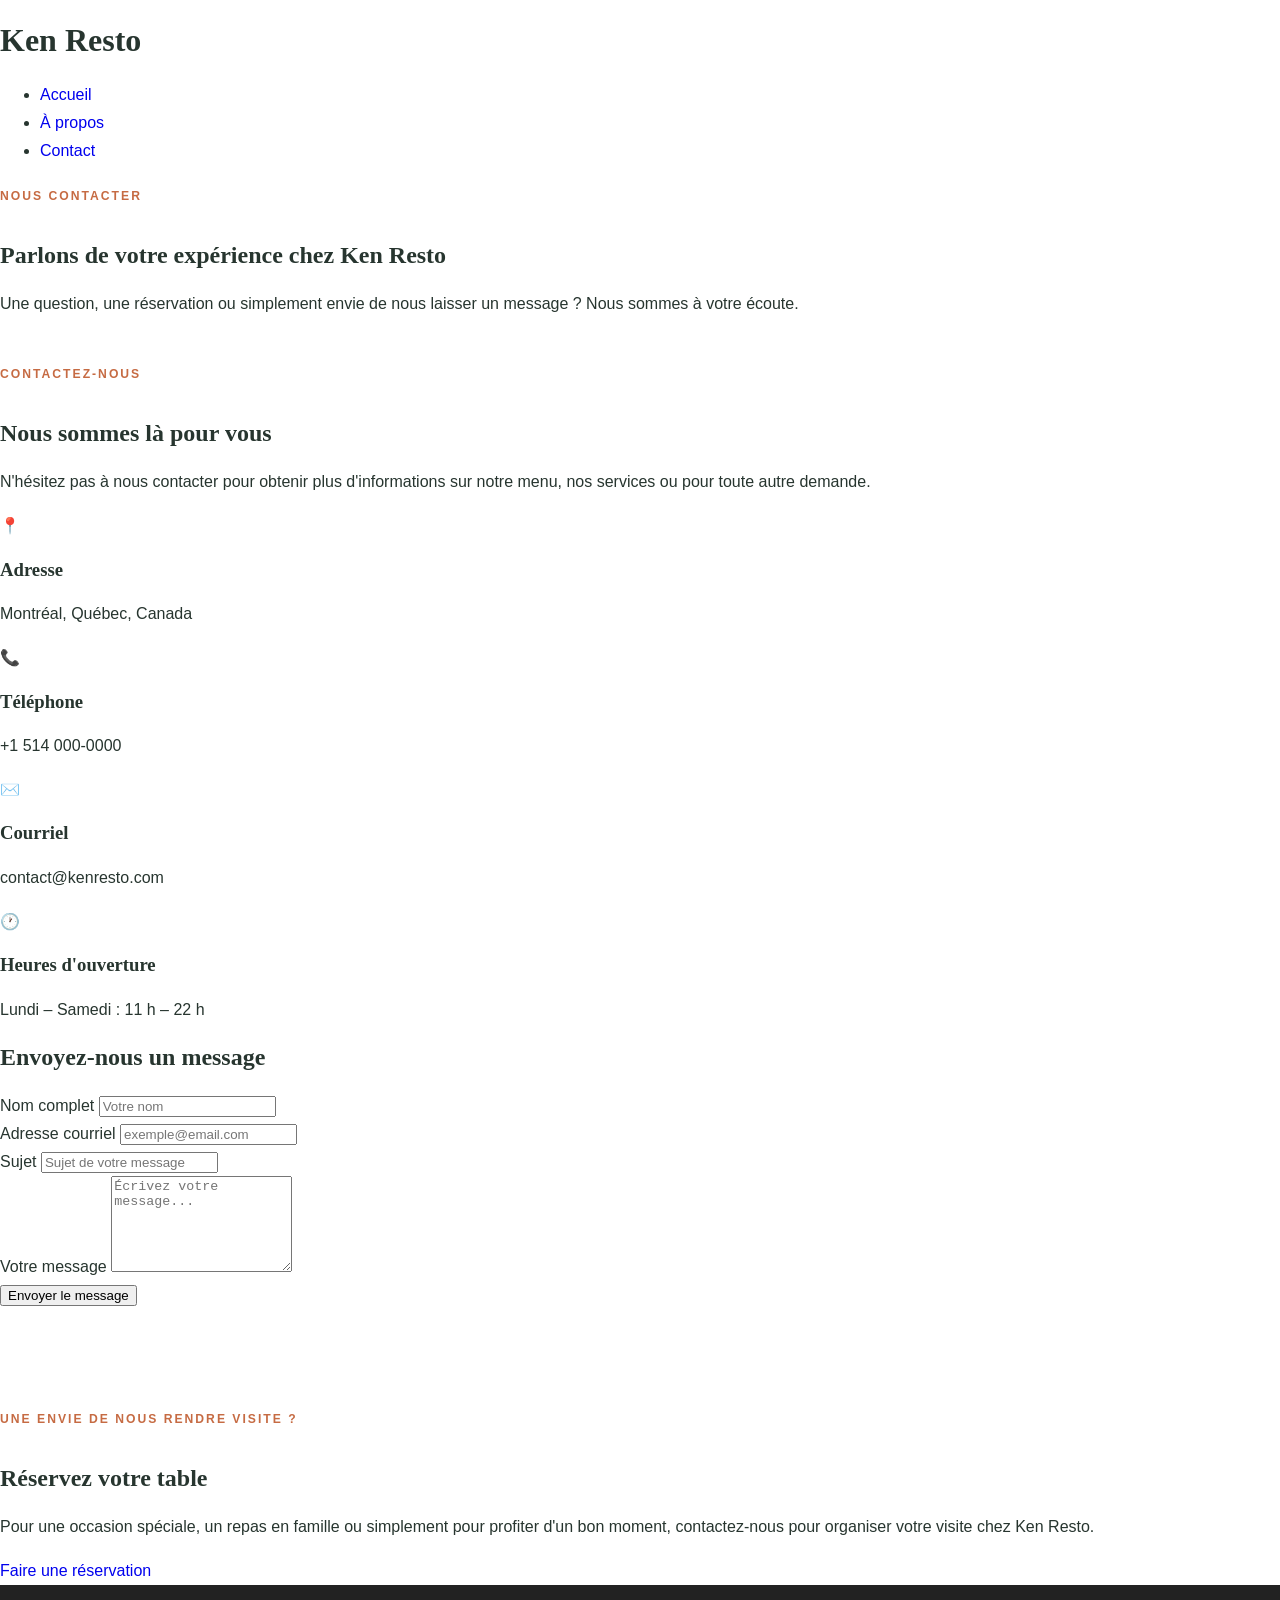
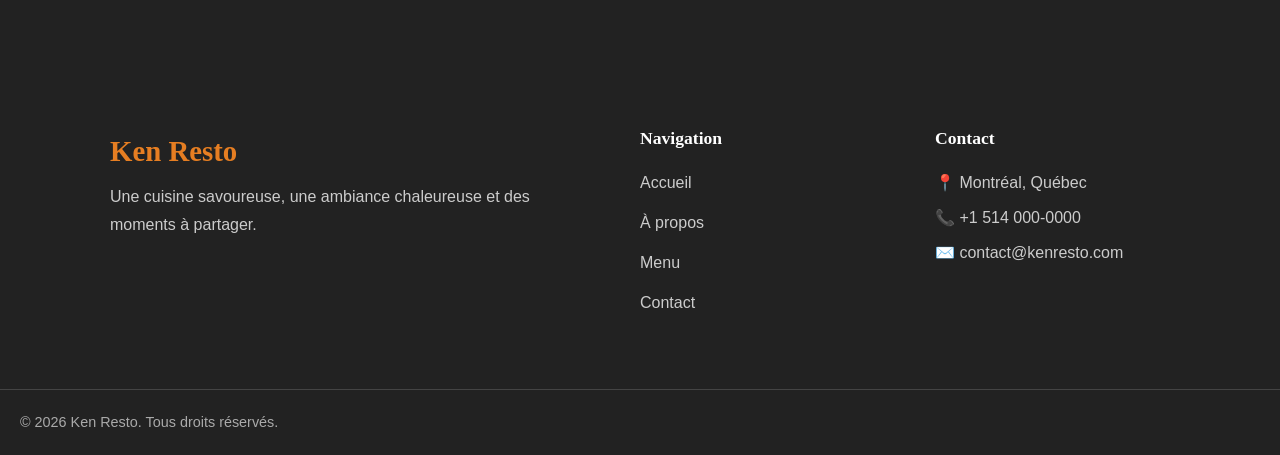
==== contact.html @ dadd79d5 "Page index et apropos" ====
<!DOCTYPE html>
<html lang="en">
<head>
    <meta charset="UTF-8">
    <meta name="viewport" content="width=device-width, initial-scale=1.0">
    <link rel="stylesheet" href="../css/style.css">
    <link rel="stylesheet" href="../css/footer.css">
    <title>Contact</title>
</head>
<body>
    <!-- En-tête -->
    <header>
      <h1>Ken Resto</h1>
      <nav>
        <ul>
          <li><a href="index.html">Accueil</a></li>
          <li><a href="apropos.html">À propos</a></li>
          <li><a href="contact.html">Contact</a></li>
        </ul>
      </nav>
    </header>

    <!-- Contenu principal -->
    <main class="contact-page">

        <!-- En-tête de la page -->
        <section class="contact-hero">

            <div class="contact-hero-content">

                <span class="section-label">NOUS CONTACTER</span>

                <h1>Parlons de votre expérience chez <span>Ken Resto</span></h1>

                <p>
                    Une question, une réservation ou simplement envie
                    de nous laisser un message ? Nous sommes à votre écoute.
                </p>

            </div>

        </section>


        <!-- Informations et formulaire -->
        <section class="contact-section">

            <div class="contact-container">

                <!-- Informations de contact -->
                <div class="contact-info">

                    <span class="section-label">CONTACTEZ-NOUS</span>

                    <h2>Nous sommes là pour vous</h2>

                    <p>
                        N'hésitez pas à nous contacter pour obtenir plus
                        d'informations sur notre menu, nos services ou
                        pour toute autre demande.
                    </p>


                    <div class="contact-details">

                        <div class="contact-item">

                            <div class="contact-icon">📍</div>

                            <div>
                                <h3>Adresse</h3>
                                <p>Montréal, Québec, Canada</p>
                            </div>

                        </div>


                        <div class="contact-item">

                            <div class="contact-icon">📞</div>

                            <div>
                                <h3>Téléphone</h3>
                                <p>+1 514 000-0000</p>
                            </div>

                        </div>


                        <div class="contact-item">

                            <div class="contact-icon">✉️</div>

                            <div>
                                <h3>Courriel</h3>
                                <p>contact@kenresto.com</p>
                            </div>

                        </div>


                        <div class="contact-item">

                            <div class="contact-icon">🕐</div>

                            <div>
                                <h3>Heures d'ouverture</h3>
                                <p>
                                    Lundi – Samedi : 11 h – 22 h
                                </p>
                            </div>

                        </div>

                    </div>

                </div>


                <!-- Formulaire -->
                <div class="contact-form-container">

                    <h2>Envoyez-nous un message</h2>

                    <form class="contact-form">

                        <div class="form-group">

                            <label for="name">Nom complet</label>

                            <input
                                type="text"
                                id="name"
                                name="name"
                                placeholder="Votre nom"
                                required
                            >

                        </div>


                        <div class="form-group">

                            <label for="email">Adresse courriel</label>

                            <input
                                type="email"
                                id="email"
                                name="email"
                                placeholder="exemple@email.com"
                                required
                            >

                        </div>


                        <div class="form-group">

                            <label for="subject">Sujet</label>

                            <input
                                type="text"
                                id="subject"
                                name="subject"
                                placeholder="Sujet de votre message"
                                required
                            >

                        </div>


                        <div class="form-group">

                            <label for="message">Votre message</label>

                            <textarea
                                id="message"
                                name="message"
                                rows="6"
                                placeholder="Écrivez votre message..."
                                required
                            ></textarea>

                        </div>


                        <button type="submit" class="contact-button">
                            Envoyer le message
                        </button>

                    </form>

                </div>

            </div>

        </section>


        <!-- Section réservation -->
        <section class="reservation-section">

            <div class="reservation-content">

                <span class="section-label">UNE ENVIE DE NOUS RENDRE VISITE ?</span>

                <h2>Réservez votre table</h2>

                <p>
                    Pour une occasion spéciale, un repas en famille ou simplement
                    pour profiter d'un bon moment, contactez-nous pour organiser
                    votre visite chez Ken Resto.
                </p>

                <a href="#" class="contact-button">
                    Faire une réservation
                </a>

            </div>

        </section>

    </main>



    <!-- Pied de page -->
    <footer class="site-footer">

    <div class="footer-container">

        <!-- Présentation -->
        <div class="footer-column">
            <h2>Ken Resto</h2>
            <p>
                Une cuisine savoureuse, une ambiance chaleureuse
                et des moments à partager.
            </p>
        </div>

        <!-- Navigation -->
        <div class="footer-column">
            <h3>Navigation</h3>
            <ul>
                <li><a href="#">Accueil</a></li>
                <li><a href="#">À propos</a></li>
                <li><a href="#">Menu</a></li>
                <li><a href="#">Contact</a></li>
            </ul>
        </div>

        <!-- Contact -->
        <div class="footer-column">
            <h3>Contact</h3>
            <p>📍 Montréal, Québec</p>
            <p>📞 +1 514 000-0000</p>
            <p>✉️ contact@kenresto.com</p>
        </div>

    </div>

    <!-- Copyright -->
    <div class="footer-bottom">
        <p>
            &copy; 2026 Ken Resto. Tous droits réservés.
        </p>
    </div>

</footer>
</body>
</html>
---- css/style.css ----
/* ========================================
   KEN RESTO — Bootstrap 5.3 Custom Theme
======================================== */

:root {
    --brand-dark: #183d32;
    --brand-green: #285b48;
    --brand-accent: #c66b43;
    --brand-cream: #faf7f0;
    --brand-light: #f2eee5;
    --brand-white: #ffffff;
    --text-main: #27352f;
    --text-muted: #6b756f;
    --border-color: #e8e3d9;
    --shadow-soft: 0 12px 35px rgba(24, 61, 50, 0.08);
    --radius-card: 18px;
}

* {
    box-sizing: border-box;
}

html {
    scroll-behavior: smooth;
    scroll-padding-top: 85px;
}

body {
    margin: 0;
    font-family: "DM Sans", sans-serif;
    color: var(--text-main);
    background: var(--brand-white);
    line-height: 1.75;
}

img {
    display: block;
    max-width: 100%;
}

a {
    text-decoration: none;
}

h1,
h2,
h3,
.navbar-brand,
.footer-brand {
    font-family: "Playfair Display", serif;
}

h1,
h2,
h3 {
    line-height: 1.2;
}

::selection {
    color: white;
    background: var(--brand-green);
}

/* ========================================
   NAVIGATION
======================================== */

.site-navbar {
    background: var(--brand-dark);
    padding: 15px 0;
    box-shadow: 0 3px 18px rgba(0, 0, 0, 0.08);
}

.navbar-brand,
.footer-brand {
    color: var(--brand-white);
    font-size: 1.8rem;
    font-weight: 700;
    letter-spacing: -1px;
}

.navbar-brand span,
.footer-brand span {
    color: #e5a27f;
}

.navbar-nav .nav-link {
    color: rgba(255, 255, 255, 0.82);
    font-size: 0.95rem;
    font-weight: 600;
    transition: color 0.2s ease;
}

.navbar-nav .nav-link:hover,
.navbar-nav .nav-link.active {
    color: #f0b28f;
}

.navbar-toggler {
    border-color: rgba(255, 255, 255, 0.45);
}

.navbar-toggler:focus {
    box-shadow: 0 0 0 0.2rem rgba(240, 178, 143, 0.35);
}

/* ========================================
   BUTTONS
======================================== */

.btn {
    border-radius: 8px;
    font-weight: 700;
    padding: 12px 23px;
    transition:
        background-color 0.2s ease,
        color 0.2s ease,
        transform 0.2s ease,
        border-color 0.2s ease;
}

.btn-brand {
    background: var(--brand-accent);
    color: white;
    border: 1px solid var(--brand-accent);
}

.btn-brand:hover {
    background: #a95330;
    border-color: #a95330;
    color: white;
    transform: translateY(-2px);
}

.btn-outline-brand {
    border: 1px solid var(--brand-green);
    color: var(--brand-green);
    background: transparent;
}

.btn-outline-brand:hover {
    background: var(--brand-green);
    color: white;
}

.btn-light {
    color: var(--brand-dark);
    font-weight: 700;
}

.btn-light:hover {
    background: var(--brand-light);
    color: var(--brand-dark);
    transform: translateY(-2px);
}

a:focus-visible,
button:focus-visible {
    outline: 3px solid #e5a27f;
    outline-offset: 4px;
}

/* ========================================
   SHARED SECTION STYLES
======================================== */

.section-padding {
    padding: 95px 0;
}

.section-soft {
    background: var(--brand-cream);
}

.section-label {
    display: inline-block;
    color: var(--brand-accent);
    font-size: 0.76rem;
    font-weight: 700;
    letter-spacing: 2px;
    line-height: 1.5;
    margin-bottom: 16px;
}

.section-title {
    color: var(--brand-dark);
    font-size: clamp(2rem, 3.5vw, 2.8rem);
    font-weight: 700;
    margin-bottom: 22px;
}

.section-text {
    max-width: 650px;
    color: var(--text-muted);
    font-size: 1rem;
    margin-bottom: 18px;
}

.section-heading {
    max-width: 720px;
    margin: 0 auto 35px;
}

/* ========================================
   HERO
======================================== */

.hero-section {
    padding: 90px 0 100px;
    background:
        radial-gradient(
            circle at 90% 10%,
            rgba(198, 107, 67, 0.09),
            transparent 35%
        ),
        var(--brand-cream);
    overflow: hidden;
}

.hero-title {
    color: var(--brand-dark);
    font-size: clamp(2.7rem, 5vw, 4.5rem);
    font-weight: 700;
    letter-spacing: -1.5px;
    margin-bottom: 24px;
}

.hero-title span {
    display: block;
    color: var(--brand-accent);
}

.hero-text {
    max-width: 540px;
    color: var(--text-muted);
    font-size: 1.08rem;
}

.hero-image-wrapper {
    position: relative;
    padding: 0 12px 18px 0;
}

.hero-image-wrapper::before {
    content: "";
    position: absolute;
    top: -15px;
    right: -5px;
    width: 48%;
    height: 45%;
    border: 2px solid var(--brand-accent);
    border-radius: 18px;
    z-index: 0;
}

.hero-image {
    position: relative;
    z-index: 1;
    width: 100%;
    height: 470px;
    object-fit: cover;
    border-radius: 18px;
    box-shadow: var(--shadow-soft);
}

.hero-image-badge {
    position: absolute;
    z-index: 2;
    bottom: 0;
    left: -20px;
    display: flex;
    align-items: center;
    gap: 14px;
    background: white;
    padding: 17px 22px;
    border-radius: 12px;
    box-shadow: var(--shadow-soft);
}

.hero-image-badge strong,
.hero-image-badge small {
    display: block;
}

.hero-image-badge strong {
    color: var(--brand-dark);
}

.hero-image-badge small {
    color: var(--text-muted);
    font-size: 0.8rem;
}

.badge-symbol {
    display: grid;
    place-items: center;
    width: 43px;
    height: 43px;
    border-radius: 50%;
    color: white;
    background: var(--brand-accent);
    font-size: 1.3rem;
}

.hero-note {
    color: var(--text-muted);
    font-size: 0.88rem;
}

.hero-note-icon {
    color: var(--brand-accent);
    margin-right: 7px;
}

/* ========================================
   INTRODUCTION
======================================== */

.intro-image-wrapper {
    position: relative;
    padding: 0 18px 18px 0;
}

.intro-image {
    position: relative;
    z-index: 1;
    width: 100%;
    height: 440px;
    object-fit: cover;
    border-radius: var(--radius-card);
}

.image-accent {
    position: absolute;
    bottom: 0;
    right: 0;
    width: 65%;
    height: 55%;
    border-radius: var(--radius-card);
    background: var(--brand-light);
}

.text-link {
    display: inline-block;
    margin-top: 12px;
    color: var(--brand-green);
    font-weight: 700;
}

.text-link span {
    display: inline-block;
    margin-left: 5px;
    transition: transform 0.2s ease;
}

.text-link:hover {
    color: var(--brand-accent);
}

.text-link:hover span {
    transform: translateX(5px);
}

/* ========================================
   SERVICES
======================================== */

.service-card {
    padding: 34px 28px;
    background: white;
    border: 1px solid var(--border-color);
    border-radius: var(--radius-card);
    transition:
        transform 0.25s ease,
        box-shadow 0.25s ease;
}

.service-card:hover {
    transform: translateY(-6px);
    box-shadow: var(--shadow-soft);
}

.service-icon {
    display: grid;
    place-items: center;
    width: 65px;
    height: 65px;
    margin-bottom: 25px;
    border-radius: 15px;
    background: var(--brand-light);
    font-size: 1.9rem;
}

.service-card h3 {
    color: var(--brand-dark);
    font-size: 1.4rem;
    font-weight: 700;
    margin-bottom: 14px;
}

.service-card p {
    color: var(--text-muted);
    margin-bottom: 0;
}

/* ========================================
   TESTIMONIALS
======================================== */

.testimonial-card {
    padding: 30px;
    background: white;
    border: 1px solid var(--border-color);
    border-radius: var(--radius-card);
    box-shadow: 0 6px 22px rgba(24, 61, 50, 0.035);
}

.stars {
    color: #d58a37;
    letter-spacing: 4px;
    margin-bottom: 18px;
}

.testimonial-card p {
    color: var(--text-muted);
    font-size: 1rem;
    font-style: italic;
    margin-bottom: 24px;
}

.testimonial-card h3 {
    color: var(--brand-dark);
    font-family: "DM Sans", sans-serif;
    font-size: 0.95rem;
    font-weight: 700;
    margin-bottom: 0;
}

/* ========================================
   CONTACT CALL TO ACTION
======================================== */

.contact-section {
    padding: 25px 0 95px;
}

.contact-panel {
    position: relative;
    overflow: hidden;
    padding: 70px 30px;
    border-radius: 22px;
    background:
        radial-gradient(
            circle at 100% 0,
            rgba(255, 255, 255, 0.10),
            transparent 35%
        ),
        var(--brand-dark);
}

.contact-panel .section-label {
    color: #f0b28f;
}

.contact-panel h2 {
    max-width: 700px;
    margin: 0 auto 20px;
    color: white;
    font-size: clamp(2rem, 4vw, 3rem);
    font-weight: 700;
}

.contact-panel p {
    max-width: 650px;
    margin: 0 auto 30px;
    color: rgba(255, 255, 255, 0.8);
}

/* ========================================
   GALLERY
======================================== */

.gallery-grid img {
    width: 100%;
    height: 250px;
    object-fit: cover;
    border-radius: 13px;
    transition: transform 0.3s ease;
}

.gallery-grid img:hover {
    transform: scale(1.025);
}

/* ========================================
   PROJECTS
======================================== */

.projects-section {
    background: var(--brand-cream);
}

/* ========================================
   FOOTER
======================================== */

.site-footer {
    padding-top: 65px;
    color: rgba(255, 255, 255, 0.78);
    background: #122f27;
}

.footer-main {
    padding-bottom: 45px;
}

.footer-brand {
    display: inline-block;
    margin-bottom: 16px;
}

.footer-description {
    max-width: 350px;
    margin-bottom: 0;
    color: rgba(255, 255, 255, 0.7);
}

.footer-heading {
    color: white;
    font-family: "DM Sans", sans-serif;
    font-size: 1rem;
    font-weight: 700;
    margin-bottom: 20px;
}

.footer-links {
    list-style: none;
    padding: 0;
    margin: 0;
}

.footer-links li {
    margin-bottom: 10px;
    overflow-wrap: anywhere;
}

.footer-links a {
    color: rgba(255, 255, 255, 0.72);
    transition: color 0.2s ease;
}

.footer-links a:hover {
    color: #f0b28f;
}

.footer-bottom {
    display: flex;
    justify-content: space-between;
    align-items: center;
    gap: 20px;
    padding: 22px 0;
    border-top: 1px solid rgba(255, 255, 255, 0.13);
    font-size: 0.88rem;
}

.footer-bottom a {
    color: #f0b28f;
    white-space: nowrap;
}

/* ========================================
   TABLETS
======================================== */

@media (max-width: 991.98px) {
    .section-padding {
        padding: 75px 0;
    }

    .hero-section {
        padding: 70px 0 80px;
    }

    .hero-image {
        height: 400px;
    }

    .intro-image {
        height: 380px;
    }

    .hero-image-badge {
        left: 10px;
    }

    .gallery-grid img {
        height: 230px;
    }
}

/* ========================================
   MOBILE
======================================== */

@media (max-width: 575.98px) {
    body {
        font-size: 0.96rem;
    }

    .site-navbar {
        padding: 11px 0;
    }

    .navbar-brand {
        font-size: 1.55rem;
    }

    .navbar-nav {
        padding-top: 12px;
        align-items: stretch !important;
    }

    .navbar-nav .nav-link {
        padding: 9px 0;
    }

    .navbar-nav .btn {
        display: inline-block;
        margin-bottom: 8px;
    }

    .section-padding {
        padding: 58px 0;
    }

    .section-label {
        font-size: 0.7rem;
        letter-spacing: 1.5px;
        margin-bottom: 12px;
    }

    .section-title {
        font-size: 2rem;
        margin-bottom: 18px;
    }

    .section-heading {
        margin-bottom: 25px;
    }

    .hero-section {
        padding: 55px 0 65px;
    }

    .hero-title {
        font-size: clamp(2.35rem, 10vw, 3.1rem);
        letter-spacing: -1px;
        margin-bottom: 20px;
    }

    .hero-text {
        font-size: 1rem;
    }

    .hero-section .btn {
        width: 100%;
    }

    .hero-image-wrapper {
        margin: 10px 5px 10px 0;
    }

    .hero-image {
        height: 300px;
    }

    .hero-image-badge {
        left: 8px;
        right: 8px;
        padding: 12px 15px;
    }

    .hero-image-badge strong {
        font-size: 0.92rem;
    }

    .hero-image-badge small {
        font-size: 0.75rem;
    }

    .intro-image {
        height: 300px;
    }

    .service-card {
        padding: 25px 23px;
    }

    .service-card h3 {
        font-size: 1.3rem;
    }

    .testimonial-card {
        padding: 25px;
    }

    .contact-section {
        padding: 0 0 60px;
    }

    .contact-panel {
        padding: 45px 22px;
        border-radius: 15px;
    }

    .contact-panel h2 {
        font-size: 2rem;
    }

    .contact-panel .btn {
        width: 100%;
    }

    .gallery-grid img {
        height: 155px;
        border-radius: 9px;
    }

    .footer-main {
        padding-bottom: 30px;
    }

    .site-footer {
        padding-top: 45px;
    }

    .footer-bottom {
        align-items: flex-start;
        flex-direction: column;
        gap: 8px;
        font-size: 0.82rem;
    }
}

/* Respect reduced-motion preferences */
@media (prefers-reduced-motion: reduce) {
    *,
    *::before,
    *::after {
        scroll-behavior: auto !important;
        animation-duration: 0.01ms !important;
        transition-duration: 0.01ms !important;
    }
}



/* ========================================
   PAGE À PROPOS — KEN RESTO
   Utilise les variables et composants
   partagés avec index.html
======================================== */

/* Hero de la page À propos */

.about-hero-section {
    padding: 85px 0 95px;
    background:
        radial-gradient(
            circle at 90% 10%,
            rgba(198, 107, 67, 0.09),
            transparent 35%
        ),
        var(--brand-cream);
    overflow: hidden;
}

.about-hero-image-wrapper {
    position: relative;
    padding: 0 12px 18px 0;
}

.about-hero-image-wrapper::before {
    content: "";
    position: absolute;
    top: -15px;
    right: -5px;
    width: 48%;
    height: 45%;
    border: 2px solid var(--brand-accent);
    border-radius: 18px;
}

.about-hero-image {
    position: relative;
    z-index: 1;
    width: 100%;
    height: 420px;
    object-fit: cover;
    border-radius: 18px;
    box-shadow: var(--shadow-soft);
}

/* Images des sections Histoire et Passion */

.about-image-wrapper {
    position: relative;
    padding: 0 18px 18px 0;
}

.about-content-image {
    position: relative;
    z-index: 1;
    width: 100%;
    height: 430px;
    object-fit: cover;
    border-radius: var(--radius-card);
    box-shadow: var(--shadow-soft);
}

.about-image-wrapper .image-accent {
    position: absolute;
    bottom: 0;
    right: 0;
    width: 65%;
    height: 55%;
    background: var(--brand-light);
    border-radius: var(--radius-card);
}

/* Cartes des valeurs */

.value-card {
    height: 100%;
}

.value-card .service-icon {
    transition: transform 0.25s ease;
}

.value-card:hover .service-icon {
    transform: scale(1.06);
}

/* Vision */

.about-vision-section {
    padding: 25px 0 95px;
}

.about-vision-panel {
    position: relative;
    overflow: hidden;
    padding: 75px 45px;
    border-radius: 22px;
    background:
        radial-gradient(
            circle at 100% 0,
            rgba(255, 255, 255, 0.10),
            transparent 35%
        ),
        var(--brand-dark);
}

.about-vision-panel .section-label {
    color: #f0b28f;
}

.about-vision-panel h2 {
    max-width: 760px;
    margin: 0 auto 24px;
    color: white;
    font-size: clamp(2rem, 4vw, 3rem);
    font-weight: 700;
}

.about-vision-panel > p {
    max-width: 760px;
    margin: 0 auto;
    color: rgba(255, 255, 255, 0.82);
}

.vision-signature {
    display: flex;
    flex-direction: column;
    gap: 3px;
    margin-top: 30px;
    color: white;
}

.vision-signature strong {
    font-family: "Playfair Display", serif;
    font-size: 1.5rem;
}

.vision-signature span {
    color: #f0b28f;
    font-size: 0.9rem;
    letter-spacing: 1px;
}

/* Tablettes */

@media (max-width: 991.98px) {
    .about-hero-section {
        padding: 70px 0 80px;
    }

    .about-hero-image {
        height: 380px;
    }

    .about-content-image {
        height: 380px;
    }

    .about-vision-section {
        padding-bottom: 75px;
    }
}

/* Téléphones */

@media (max-width: 575.98px) {
    .about-hero-section {
        padding: 55px 0 65px;
    }

    .about-hero-section .hero-title {
        font-size: clamp(2.35rem, 10vw, 3.1rem);
    }

    .about-hero-section .btn {
        width: 100%;
    }

    .about-hero-image-wrapper {
        margin: 10px 5px 10px 0;
    }

    .about-hero-image {
        height: 300px;
    }

    .about-content-image {
        height: 300px;
    }

    .about-vision-section {
        padding: 0 0 60px;
    }

    .about-vision-panel {
        padding: 45px 22px;
        border-radius: 15px;
    }

    .about-vision-panel h2 {
        font-size: 2rem;
    }

    .about-vision-panel .btn {
        width: 100%;
    }
}
---- css/footer.css ----
/* ================================
   FOOTER
================================ */

.site-footer {
    background-color: #222;
    color: white;
    margin-top: 0;
}

.footer-container {
    max-width: 1100px;
    margin: auto;
    padding: 60px 20px;
    
    display: grid;
    grid-template-columns: 2fr 1fr 1fr;
    gap: 60px;
}


/* Colonnes */

.footer-column h2 {
    font-size: 1.8rem;
    margin-bottom: 15px;
    color: #e67e22;
}

.footer-column h3 {
    font-size: 1.1rem;
    margin-bottom: 20px;
}

.footer-column p {
    color: #ccc;
    line-height: 1.7;
    margin: 8px 0;
}


/* Navigation */

.footer-column ul {
    list-style: none;
    padding: 0;
    margin: 0;
}

.footer-column li {
    margin-bottom: 12px;
}

.footer-column a {
    color: #ccc;
    text-decoration: none;
    transition: color 0.3s ease;
}

.footer-column a:hover {
    color: #e67e22;
}


/* Ligne du bas */

.footer-bottom {
    border-top: 1px solid #444;
    text-align: center;
    padding: 20px;
}

.footer-bottom p {
    margin: 0;
    color: #aaa;
    font-size: 0.9rem;
}


/* ================================
   RESPONSIVE
================================ */

@media (max-width: 768px) {

    .footer-container {
        grid-template-columns: 1fr;
        gap: 35px;
        text-align: center;
    }

    .footer-column ul {
        display: flex;
        justify-content: center;
        flex-wrap: wrap;
        gap: 15px;
    }

    .footer-column li {
        margin-bottom: 0;
    }
}
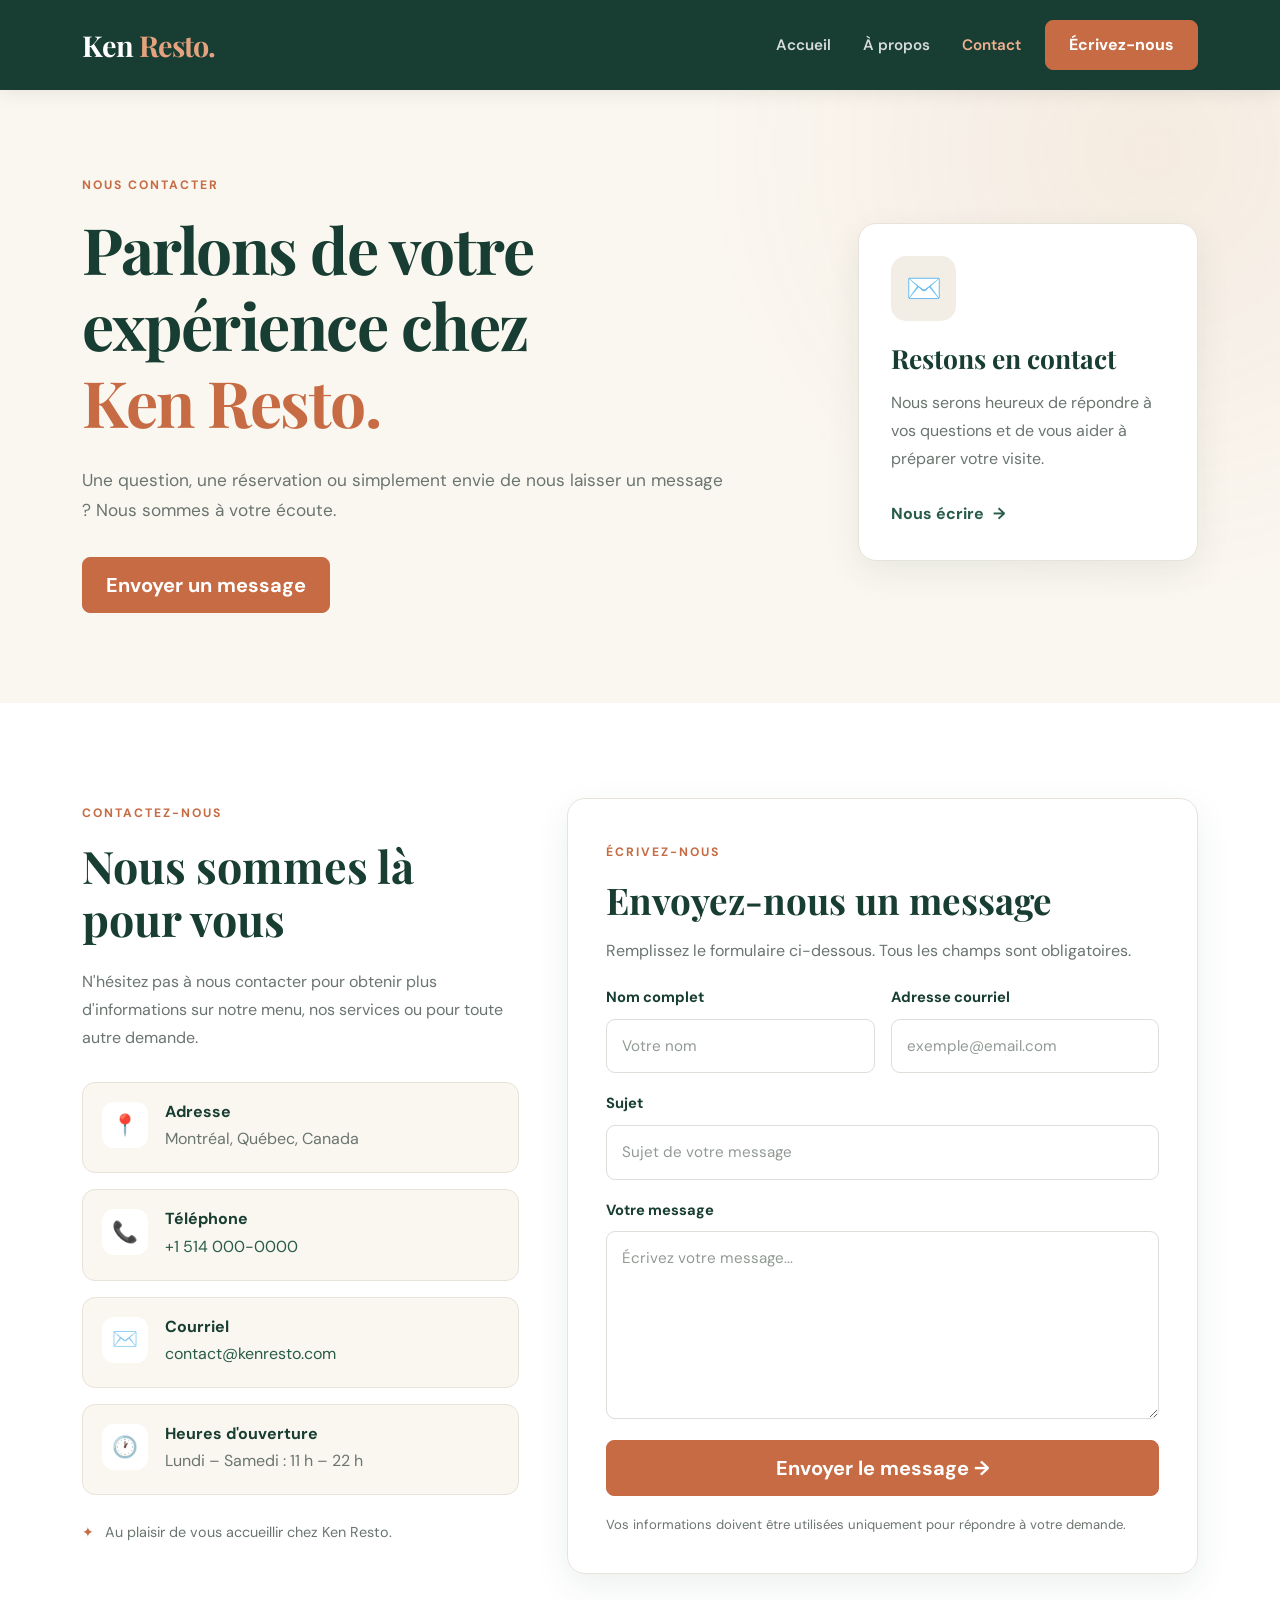
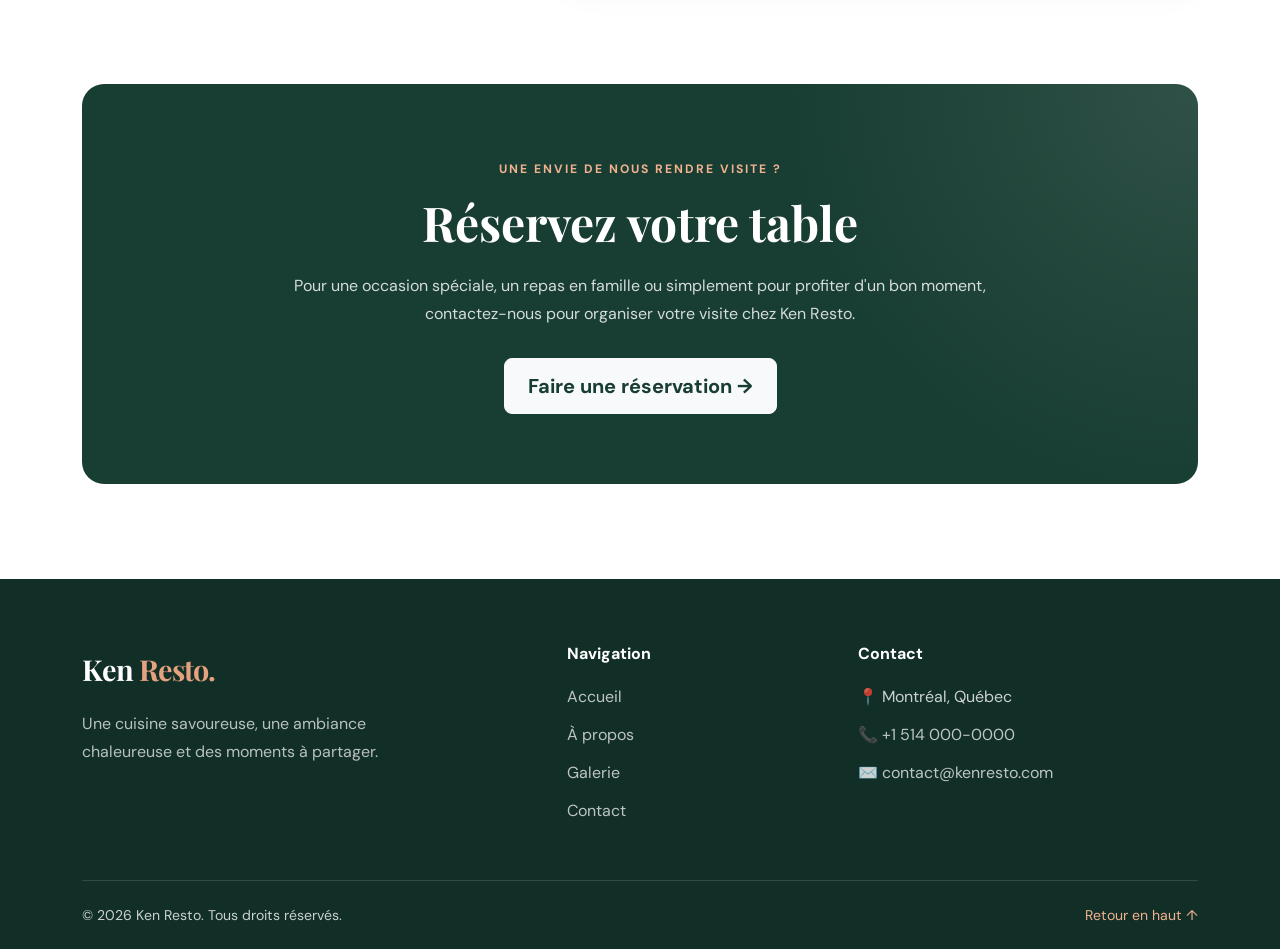
==== commit b1fd89c9: "ajout de la gage contact" ====
--- a/contact.html
+++ b/contact.html
@@ -1,208 +1,311 @@
-<!DOCTYPE html>
-<html lang="en">
+
+<!doctype html>
+<html lang="fr">
 <head>
     <meta charset="UTF-8">
-    <meta name="viewport" content="width=device-width, initial-scale=1.0">
-    <link rel="stylesheet" href="../css/style.css">
-    <link rel="stylesheet" href="../css/footer.css">
-    <title>Contact</title>
+    <meta name="viewport" content="width=device-width, initial-scale=1">
+
+    <title>Contact | Ken Resto</title>
+    <meta name="description" content="Contactez Ken Resto pour vos questions, demandes d'information ou réservations.">
+
+    <!-- Bootstrap 5.3 -->
+    <link href="https://cdn.jsdelivr.net/npm/bootstrap@5.3.3/dist/css/bootstrap.min.css"
+          rel="stylesheet">
+
+    <!-- Mêmes polices que les autres pages -->
+    <link rel="preconnect" href="https://fonts.googleapis.com">
+    <link rel="preconnect" href="https://fonts.gstatic.com" crossorigin>
+    <link href="https://fonts.googleapis.com/css2?family=DM+Sans:wght@400;500;600;700&family=Playfair+Display:wght@500;600;700&display=swap"
+          rel="stylesheet">
+
+    <!-- Feuille de style partagée -->
+    <link rel="stylesheet" href="css/style.css">
 </head>
+
 <body>
-    <!-- En-tête -->
-    <header>
-      <h1>Ken Resto</h1>
-      <nav>
-        <ul>
-          <li><a href="index.html">Accueil</a></li>
-          <li><a href="apropos.html">À propos</a></li>
-          <li><a href="contact.html">Contact</a></li>
-        </ul>
-      </nav>
-    </header>
-
-    <!-- Contenu principal -->
-    <main class="contact-page">
-
-        <!-- En-tête de la page -->
-        <section class="contact-hero">
-
-            <div class="contact-hero-content">
-
-                <span class="section-label">NOUS CONTACTER</span>
-
-                <h1>Parlons de votre expérience chez <span>Ken Resto</span></h1>
-
-                <p>
-                    Une question, une réservation ou simplement envie
-                    de nous laisser un message ? Nous sommes à votre écoute.
-                </p>
-
-            </div>
-
-        </section>
-
-
-        <!-- Informations et formulaire -->
-        <section class="contact-section">
-
-            <div class="contact-container">
+
+<!-- Navigation -->
+<nav class="navbar navbar-expand-lg navbar-dark site-navbar sticky-top">
+    <div class="container">
+
+        <a class="navbar-brand" href="index.html">
+            Ken <span>Resto.</span>
+        </a>
+
+        <button class="navbar-toggler" type="button"
+                data-bs-toggle="collapse"
+                data-bs-target="#mainNavbar"
+                aria-controls="mainNavbar"
+                aria-expanded="false"
+                aria-label="Ouvrir le menu de navigation">
+            <span class="navbar-toggler-icon"></span>
+        </button>
+
+        <div class="collapse navbar-collapse" id="mainNavbar">
+            <ul class="navbar-nav ms-auto align-items-lg-center gap-lg-3">
+
+                <li class="nav-item">
+                    <a class="nav-link" href="index.html">Accueil</a>
+                </li>
+
+                <li class="nav-item">
+                    <a class="nav-link" href="apropos.html">À propos</a>
+                </li>
+
+                <li class="nav-item">
+                    <a class="nav-link active" href="contact.html"
+                       aria-current="page">Contact</a>
+                </li>
+
+                <li class="nav-item mt-2 mt-lg-0">
+                    <a class="btn btn-brand" href="#contact-form">
+                        Écrivez-nous
+                    </a>
+                </li>
+
+            </ul>
+        </div>
+    </div>
+</nav>
+
+<main>
+
+    <!-- Hero Contact -->
+    <section class="contact-hero-section">
+        <div class="container">
+            <div class="row align-items-center g-5">
+
+                <div class="col-lg-8">
+                    <span class="section-label">NOUS CONTACTER</span>
+
+                    <h1 class="hero-title">
+                        Parlons de votre expérience chez
+                        <span>Ken Resto.</span>
+                    </h1>
+
+                    <p class="hero-text">
+                        Une question, une réservation ou simplement envie
+                        de nous laisser un message ? Nous sommes à votre écoute.
+                    </p>
+
+                    <a href="#contact-form" class="btn btn-brand btn-lg mt-3">
+                        Envoyer un message
+                    </a>
+                </div>
+
+                <div class="col-lg-4">
+                    <div class="contact-hero-card">
+                        <div class="contact-hero-icon" aria-hidden="true">✉️</div>
+
+                        <h2>Restons en contact</h2>
+
+                        <p>
+                            Nous serons heureux de répondre à vos questions
+                            et de vous aider à préparer votre visite.
+                        </p>
+
+                        <a href="mailto:contact@kenresto.com" class="text-link">
+                            Nous écrire <span aria-hidden="true">→</span>
+                        </a>
+                    </div>
+                </div>
+
+            </div>
+        </div>
+    </section>
+
+    <!-- Informations et formulaire -->
+    <section class="section-padding" id="contact-form">
+        <div class="container">
+            <div class="row g-5 align-items-start">
 
                 <!-- Informations de contact -->
-                <div class="contact-info">
+                <div class="col-lg-5">
 
                     <span class="section-label">CONTACTEZ-NOUS</span>
 
-                    <h2>Nous sommes là pour vous</h2>
-
-                    <p>
+                    <h2 class="section-title">
+                        Nous sommes là pour vous
+                    </h2>
+
+                    <p class="section-text">
                         N'hésitez pas à nous contacter pour obtenir plus
                         d'informations sur notre menu, nos services ou
                         pour toute autre demande.
                     </p>
 
-
-                    <div class="contact-details">
-
-                        <div class="contact-item">
-
-                            <div class="contact-icon">📍</div>
+                    <div class="contact-details-list">
+
+                        <div class="contact-detail-card">
+                            <div class="contact-detail-icon" aria-hidden="true">
+                                📍
+                            </div>
 
                             <div>
                                 <h3>Adresse</h3>
                                 <p>Montréal, Québec, Canada</p>
                             </div>
-
                         </div>
 
-
-                        <div class="contact-item">
-
-                            <div class="contact-icon">📞</div>
+                        <div class="contact-detail-card">
+                            <div class="contact-detail-icon" aria-hidden="true">
+                                📞
+                            </div>
 
                             <div>
                                 <h3>Téléphone</h3>
-                                <p>+1 514 000-0000</p>
-                            </div>
-
+                                <p>
+                                    <a href="tel:+15140000000">
+                                        +1 514 000-0000
+                                    </a>
+                                </p>
+                            </div>
                         </div>
 
-
-                        <div class="contact-item">
-
-                            <div class="contact-icon">✉️</div>
+                        <div class="contact-detail-card">
+                            <div class="contact-detail-icon" aria-hidden="true">
+                                ✉️
+                            </div>
 
                             <div>
                                 <h3>Courriel</h3>
-                                <p>contact@kenresto.com</p>
-                            </div>
-
+                                <p>
+                                    <a href="mailto:contact@kenresto.com">
+                                        contact@kenresto.com
+                                    </a>
+                                </p>
+                            </div>
                         </div>
 
-
-                        <div class="contact-item">
-
-                            <div class="contact-icon">🕐</div>
+                        <div class="contact-detail-card">
+                            <div class="contact-detail-icon" aria-hidden="true">
+                                🕐
+                            </div>
 
                             <div>
                                 <h3>Heures d'ouverture</h3>
-                                <p>
-                                    Lundi – Samedi : 11 h – 22 h
-                                </p>
-                            </div>
-
+                                <p>Lundi – Samedi : 11 h – 22 h</p>
+                            </div>
                         </div>
 
                     </div>
 
+                    <p class="contact-note">
+                        <span aria-hidden="true">✦</span>
+                        Au plaisir de vous accueillir chez Ken Resto.
+                    </p>
+
                 </div>
 
-
                 <!-- Formulaire -->
-                <div class="contact-form-container">
-
-                    <h2>Envoyez-nous un message</h2>
-
-                    <form class="contact-form">
-
-                        <div class="form-group">
-
-                            <label for="name">Nom complet</label>
-
-                            <input
-                                type="text"
-                                id="name"
-                                name="name"
-                                placeholder="Votre nom"
-                                required
-                            >
-
-                        </div>
-
-
-                        <div class="form-group">
-
-                            <label for="email">Adresse courriel</label>
-
-                            <input
-                                type="email"
-                                id="email"
-                                name="email"
-                                placeholder="exemple@email.com"
-                                required
-                            >
-
-                        </div>
-
-
-                        <div class="form-group">
-
-                            <label for="subject">Sujet</label>
-
-                            <input
-                                type="text"
-                                id="subject"
-                                name="subject"
-                                placeholder="Sujet de votre message"
-                                required
-                            >
-
-                        </div>
-
-
-                        <div class="form-group">
-
-                            <label for="message">Votre message</label>
-
-                            <textarea
-                                id="message"
-                                name="message"
-                                rows="6"
-                                placeholder="Écrivez votre message..."
-                                required
-                            ></textarea>
-
-                        </div>
-
-
-                        <button type="submit" class="contact-button">
-                            Envoyer le message
-                        </button>
-
-                    </form>
-
+                <div class="col-lg-7">
+                    <div class="contact-form-card">
+
+                        <span class="section-label">ÉCRIVEZ-NOUS</span>
+
+                        <h2 class="section-title">
+                            Envoyez-nous un message
+                        </h2>
+
+                        <p class="section-text">
+                            Remplissez le formulaire ci-dessous.
+                            Tous les champs sont obligatoires.
+                        </p>
+
+                        <form class="contact-form" action="#" method="post">
+
+                            <div class="row g-3">
+
+                                <div class="col-12 col-md-6">
+                                    <label for="name" class="form-label">
+                                        Nom complet
+                                    </label>
+
+                                    <input
+                                        type="text"
+                                        class="form-control"
+                                        id="name"
+                                        name="name"
+                                        placeholder="Votre nom"
+                                        autocomplete="name"
+                                        required>
+                                </div>
+
+                                <div class="col-12 col-md-6">
+                                    <label for="email" class="form-label">
+                                        Adresse courriel
+                                    </label>
+
+                                    <input
+                                        type="email"
+                                        class="form-control"
+                                        id="email"
+                                        name="email"
+                                        placeholder="exemple@email.com"
+                                        autocomplete="email"
+                                        required>
+                                </div>
+
+                                <div class="col-12">
+                                    <label for="subject" class="form-label">
+                                        Sujet
+                                    </label>
+
+                                    <input
+                                        type="text"
+                                        class="form-control"
+                                        id="subject"
+                                        name="subject"
+                                        placeholder="Sujet de votre message"
+                                        required>
+                                </div>
+
+                                <div class="col-12">
+                                    <label for="message" class="form-label">
+                                        Votre message
+                                    </label>
+
+                                    <textarea
+                                        class="form-control"
+                                        id="message"
+                                        name="message"
+                                        rows="6"
+                                        placeholder="Écrivez votre message..."
+                                        required></textarea>
+                                </div>
+
+                                <div class="col-12">
+                                    <button type="submit"
+                                            class="btn btn-brand btn-lg w-100">
+                                        Envoyer le message
+                                        <span aria-hidden="true">→</span>
+                                    </button>
+                                </div>
+
+                            </div>
+
+                        </form>
+
+                        <p class="form-privacy-note">
+                            Vos informations doivent être utilisées uniquement
+                            pour répondre à votre demande.
+                        </p>
+
+                    </div>
                 </div>
 
             </div>
-
-        </section>
-
-
-        <!-- Section réservation -->
-        <section class="reservation-section">
-
-            <div class="reservation-content">
-
-                <span class="section-label">UNE ENVIE DE NOUS RENDRE VISITE ?</span>
+        </div>
+    </section>
+
+    <!-- Réservation -->
+    <section class="reservation-section">
+        <div class="container">
+            <div class="reservation-panel text-center">
+
+                <span class="section-label">
+                    UNE ENVIE DE NOUS RENDRE VISITE ?
+                </span>
 
                 <h2>Réservez votre table</h2>
 
@@ -212,60 +315,76 @@
                     votre visite chez Ken Resto.
                 </p>
 
-                <a href="#" class="contact-button">
+                <a href="mailto:contact@kenresto.com?subject=Demande%20de%20r%C3%A9servation"
+                   class="btn btn-light btn-lg">
                     Faire une réservation
+                    <span aria-hidden="true">→</span>
                 </a>
 
             </div>
-
-        </section>
-
-    </main>
-
-
-
-    <!-- Pied de page -->
-    <footer class="site-footer">
-
-    <div class="footer-container">
-
-        <!-- Présentation -->
-        <div class="footer-column">
-            <h2>Ken Resto</h2>
-            <p>
-                Une cuisine savoureuse, une ambiance chaleureuse
-                et des moments à partager.
+        </div>
+    </section>
+
+</main>
+
+<!-- Pied de page partagé -->
+<footer class="site-footer">
+    <div class="container">
+
+        <div class="row g-5 footer-main">
+
+            <div class="col-md-6 col-lg-5">
+                <a class="footer-brand" href="index.html">
+                    Ken <span>Resto.</span>
+                </a>
+
+                <p class="footer-description">
+                    Une cuisine savoureuse, une ambiance chaleureuse
+                    et des moments à partager.
+                </p>
+            </div>
+
+            <div class="col-6 col-md-3 col-lg-3">
+                <h2 class="footer-heading">Navigation</h2>
+
+                <ul class="footer-links">
+                    <li><a href="index.html">Accueil</a></li>
+                    <li><a href="apropos.html">À propos</a></li>
+                    <li><a href="index.html#galerie">Galerie</a></li>
+                    <li><a href="contact.html">Contact</a></li>
+                </ul>
+            </div>
+
+            <div class="col-12 col-md-3 col-lg-4">
+                <h2 class="footer-heading">Contact</h2>
+
+                <ul class="footer-links footer-contact">
+                    <li>📍 Montréal, Québec</li>
+                    <li>
+                        📞 <a href="tel:+15140000000">+1 514 000-0000</a>
+                    </li>
+                    <li>
+                        ✉️ <a href="mailto:contact@kenresto.com">
+                            contact@kenresto.com
+                        </a>
+                    </li>
+                </ul>
+            </div>
+
+        </div>
+
+        <div class="footer-bottom">
+            <p class="mb-0">
+                &copy; 2026 Ken Resto. Tous droits réservés.
             </p>
-        </div>
-
-        <!-- Navigation -->
-        <div class="footer-column">
-            <h3>Navigation</h3>
-            <ul>
-                <li><a href="#">Accueil</a></li>
-                <li><a href="#">À propos</a></li>
-                <li><a href="#">Menu</a></li>
-                <li><a href="#">Contact</a></li>
-            </ul>
-        </div>
-
-        <!-- Contact -->
-        <div class="footer-column">
-            <h3>Contact</h3>
-            <p>📍 Montréal, Québec</p>
-            <p>📞 +1 514 000-0000</p>
-            <p>✉️ contact@kenresto.com</p>
+
+            <a href="#">Retour en haut ↑</a>
         </div>
 
     </div>
-
-    <!-- Copyright -->
-    <div class="footer-bottom">
-        <p>
-            &copy; 2026 Ken Resto. Tous droits réservés.
-        </p>
-    </div>
-
 </footer>
+
+<script src="https://cdn.jsdelivr.net/npm/bootstrap@5.3.3/dist/js/bootstrap.bundle.min.js"></script>
+
 </body>
-</html>+</html>
--- a/css/style.css
+++ b/css/style.css
@@ -964,3 +964,314 @@
         width: 100%;
     }
 }
+
+
+/* ========================================
+   PAGE CONTACT — KEN RESTO
+   Identité visuelle partagée
+======================================== */
+
+/* Hero */
+
+.contact-hero-section {
+    padding: 80px 0 90px;
+    background:
+        radial-gradient(
+            circle at 90% 10%,
+            rgba(198, 107, 67, 0.09),
+            transparent 35%
+        ),
+        var(--brand-cream);
+}
+
+.contact-hero-section .hero-title {
+    max-width: 800px;
+}
+
+.contact-hero-section .hero-text {
+    max-width: 650px;
+}
+
+.contact-hero-card {
+    padding: 32px;
+    background: white;
+    border: 1px solid var(--border-color);
+    border-radius: var(--radius-card);
+    box-shadow: var(--shadow-soft);
+}
+
+.contact-hero-icon {
+    display: grid;
+    place-items: center;
+    width: 65px;
+    height: 65px;
+    margin-bottom: 22px;
+    border-radius: 15px;
+    background: var(--brand-light);
+    font-size: 1.8rem;
+}
+
+.contact-hero-card h2 {
+    color: var(--brand-dark);
+    font-size: 1.65rem;
+    font-weight: 700;
+    margin-bottom: 15px;
+}
+
+.contact-hero-card p {
+    color: var(--text-muted);
+    margin-bottom: 15px;
+}
+
+/* Informations de contact */
+
+.contact-details-list {
+    display: flex;
+    flex-direction: column;
+    gap: 16px;
+    margin-top: 30px;
+}
+
+.contact-detail-card {
+    display: flex;
+    align-items: flex-start;
+    gap: 17px;
+    padding: 19px;
+    background: var(--brand-cream);
+    border: 1px solid var(--border-color);
+    border-radius: 13px;
+}
+
+.contact-detail-icon {
+    display: grid;
+    place-items: center;
+    flex-shrink: 0;
+    width: 46px;
+    height: 46px;
+    border-radius: 12px;
+    background: white;
+    font-size: 1.3rem;
+}
+
+.contact-detail-card h3 {
+    color: var(--brand-dark);
+    font-family: "DM Sans", sans-serif;
+    font-size: 1rem;
+    font-weight: 700;
+    margin: 0 0 4px;
+}
+
+.contact-detail-card p {
+    color: var(--text-muted);
+    margin: 0;
+    overflow-wrap: anywhere;
+}
+
+.contact-detail-card a {
+    color: var(--brand-green);
+}
+
+.contact-detail-card a:hover {
+    color: var(--brand-accent);
+}
+
+.contact-note {
+    margin-top: 25px;
+    color: var(--text-muted);
+    font-size: 0.9rem;
+}
+
+.contact-note span {
+    color: var(--brand-accent);
+    margin-right: 7px;
+}
+
+/* Formulaire */
+
+.contact-form-card {
+    padding: 38px;
+    background: white;
+    border: 1px solid var(--border-color);
+    border-radius: var(--radius-card);
+    box-shadow: var(--shadow-soft);
+}
+
+.contact-form-card .section-title {
+    font-size: clamp(1.8rem, 3vw, 2.3rem);
+    margin-bottom: 15px;
+}
+
+.contact-form .form-label {
+    color: var(--brand-dark);
+    font-size: 0.92rem;
+    font-weight: 700;
+    margin-bottom: 8px;
+}
+
+.contact-form .form-control {
+    min-height: 52px;
+    padding: 13px 15px;
+    color: var(--text-main);
+    background-color: #fff;
+    border: 1px solid #dcded8;
+    border-radius: 9px;
+    font: inherit;
+    font-size: 0.95rem;
+    transition:
+        border-color 0.2s ease,
+        box-shadow 0.2s ease;
+}
+
+.contact-form textarea.form-control {
+    min-height: 155px;
+    resize: vertical;
+}
+
+.contact-form .form-control::placeholder {
+    color: #929a94;
+}
+
+.contact-form .form-control:focus {
+    border-color: var(--brand-green);
+    box-shadow: 0 0 0 0.22rem rgba(40, 91, 72, 0.13);
+}
+
+.contact-form .btn {
+    margin-top: 5px;
+    white-space: normal;
+}
+
+.form-privacy-note {
+    margin: 18px 0 0;
+    color: var(--text-muted);
+    font-size: 0.82rem;
+    line-height: 1.6;
+}
+
+/* Réservation */
+
+.reservation-section {
+    padding: 15px 0 95px;
+}
+
+.reservation-panel {
+    position: relative;
+    overflow: hidden;
+    padding: 70px 35px;
+    border-radius: 22px;
+    background:
+        radial-gradient(
+            circle at 100% 0,
+            rgba(255, 255, 255, 0.10),
+            transparent 35%
+        ),
+        var(--brand-dark);
+}
+
+.reservation-panel .section-label {
+    color: #f0b28f;
+}
+
+.reservation-panel h2 {
+    max-width: 700px;
+    margin: 0 auto 20px;
+    color: white;
+    font-size: clamp(2rem, 4vw, 3rem);
+    font-weight: 700;
+}
+
+.reservation-panel p {
+    max-width: 700px;
+    margin: 0 auto 30px;
+    color: rgba(255, 255, 255, 0.82);
+}
+
+.reservation-panel .btn {
+    white-space: normal;
+}
+
+/* Tablettes */
+
+@media (max-width: 991.98px) {
+    .contact-hero-section {
+        padding: 65px 0 75px;
+    }
+
+    .contact-hero-card {
+        padding: 28px;
+    }
+
+    .contact-form-card {
+        padding: 30px;
+    }
+
+    .reservation-section {
+        padding-bottom: 75px;
+    }
+}
+
+/* Téléphones */
+
+@media (max-width: 575.98px) {
+    .contact-hero-section {
+        padding: 55px 0 60px;
+    }
+
+    .contact-hero-section .hero-title {
+        font-size: clamp(2.2rem, 9vw, 3rem);
+        letter-spacing: -1px;
+    }
+
+    .contact-hero-section .btn {
+        width: 100%;
+    }
+
+    .contact-hero-card {
+        padding: 25px;
+    }
+
+    .contact-detail-card {
+        gap: 12px;
+        padding: 15px;
+    }
+
+    .contact-detail-icon {
+        width: 42px;
+        height: 42px;
+    }
+
+    .contact-form-card {
+        padding: 24px 19px;
+        border-radius: 14px;
+    }
+
+    .contact-form-card .section-title {
+        font-size: 1.8rem;
+    }
+
+    .contact-form .form-control {
+        font-size: 16px;
+    }
+
+    .contact-form .btn {
+        width: 100%;
+        padding: 13px 15px;
+    }
+
+    .reservation-section {
+        padding: 0 0 60px;
+    }
+
+    .reservation-panel {
+        padding: 45px 22px;
+        border-radius: 15px;
+    }
+
+    .reservation-panel h2 {
+        font-size: 2rem;
+    }
+
+    .reservation-panel .btn {
+        width: 100%;
+    }
+}
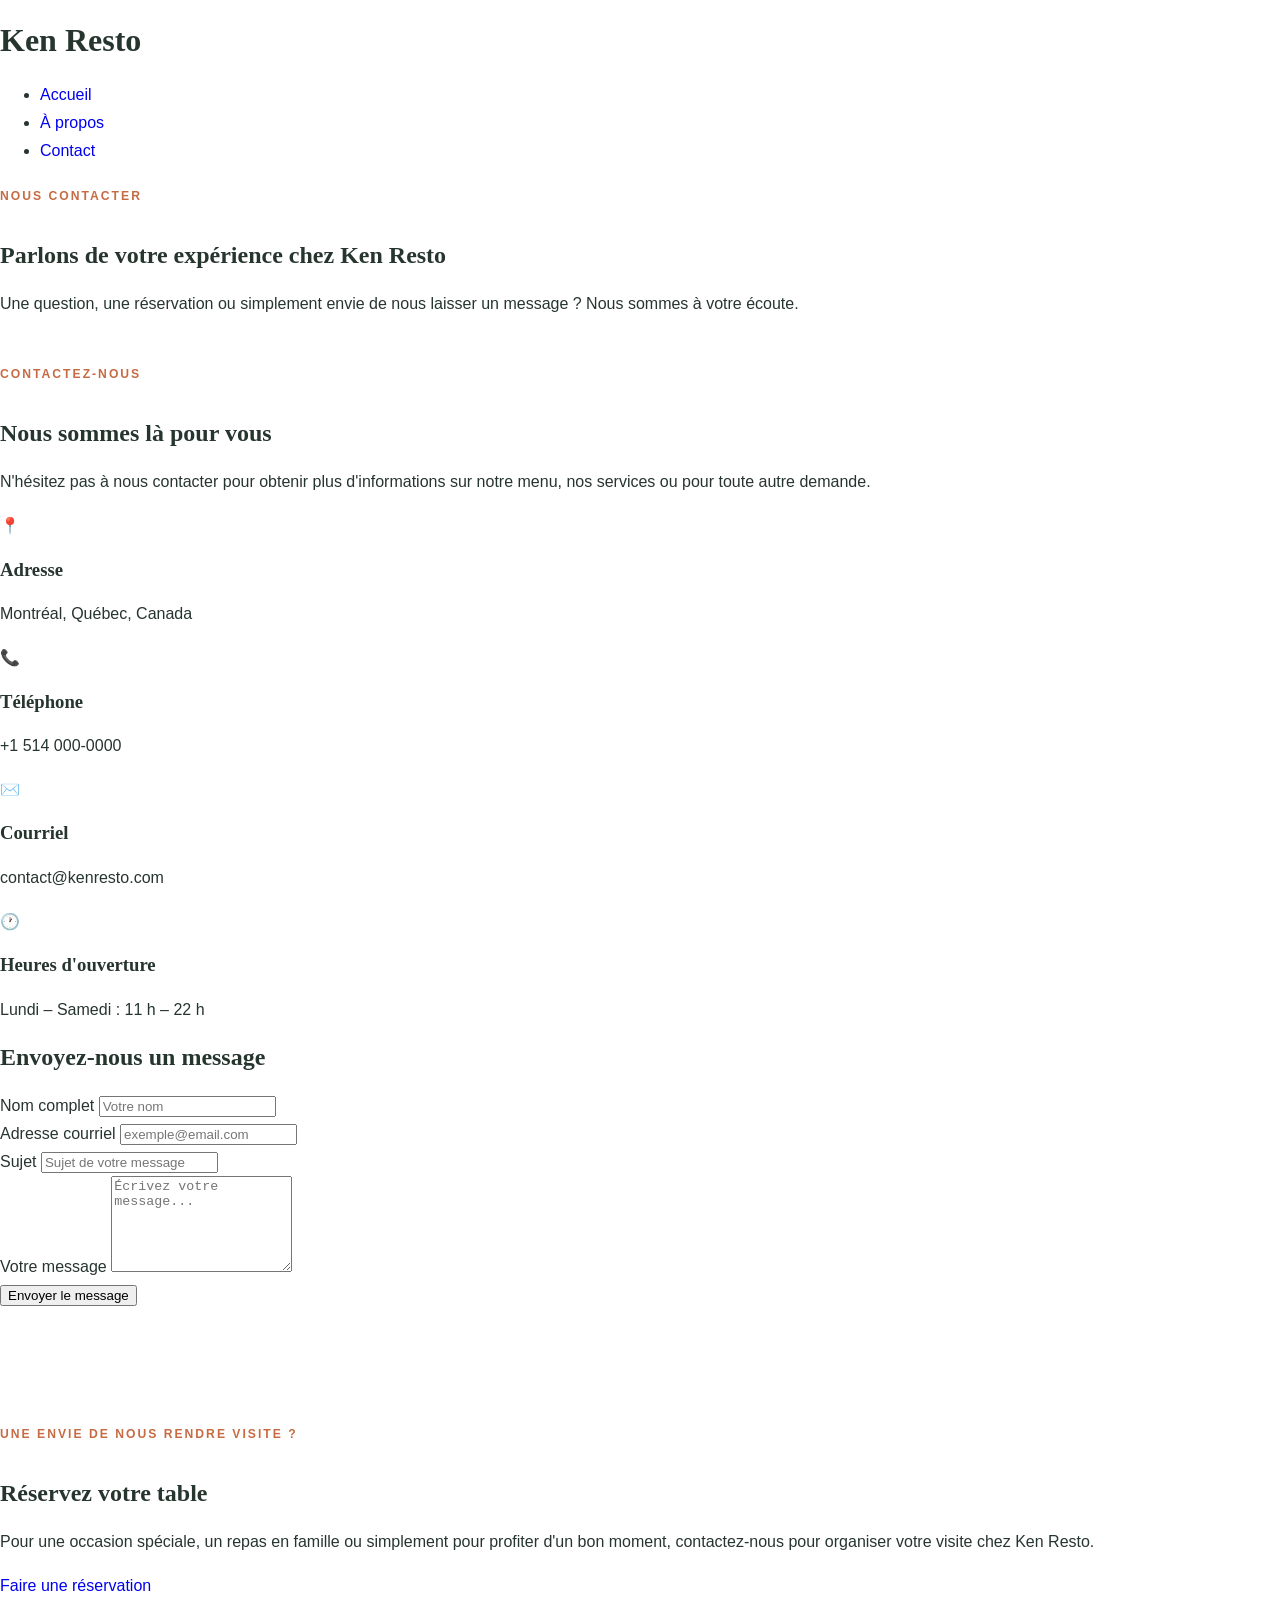
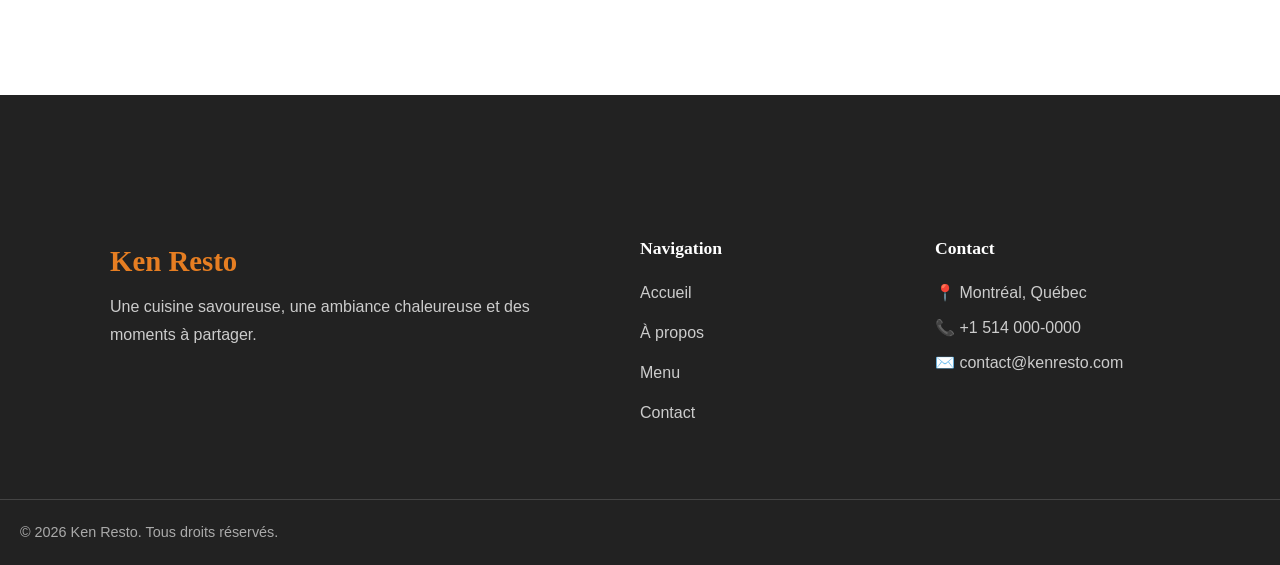
==== commit 7faf1807: "heberger" ====
--- a/contact.html
+++ b/contact.html
@@ -1,311 +1,208 @@
-
-<!doctype html>
-<html lang="fr">
+<!DOCTYPE html>
+<html lang="en">
 <head>
     <meta charset="UTF-8">
-    <meta name="viewport" content="width=device-width, initial-scale=1">
-
-    <title>Contact | Ken Resto</title>
-    <meta name="description" content="Contactez Ken Resto pour vos questions, demandes d'information ou réservations.">
-
-    <!-- Bootstrap 5.3 -->
-    <link href="https://cdn.jsdelivr.net/npm/bootstrap@5.3.3/dist/css/bootstrap.min.css"
-          rel="stylesheet">
-
-    <!-- Mêmes polices que les autres pages -->
-    <link rel="preconnect" href="https://fonts.googleapis.com">
-    <link rel="preconnect" href="https://fonts.gstatic.com" crossorigin>
-    <link href="https://fonts.googleapis.com/css2?family=DM+Sans:wght@400;500;600;700&family=Playfair+Display:wght@500;600;700&display=swap"
-          rel="stylesheet">
-
-    <!-- Feuille de style partagée -->
-    <link rel="stylesheet" href="css/style.css">
+    <meta name="viewport" content="width=device-width, initial-scale=1.0">
+    <link rel="stylesheet" href="../css/style.css">
+    <link rel="stylesheet" href="../css/footer.css">
+    <title>Contact</title>
 </head>
-
 <body>
-
-<!-- Navigation -->
-<nav class="navbar navbar-expand-lg navbar-dark site-navbar sticky-top">
-    <div class="container">
-
-        <a class="navbar-brand" href="index.html">
-            Ken <span>Resto.</span>
-        </a>
-
-        <button class="navbar-toggler" type="button"
-                data-bs-toggle="collapse"
-                data-bs-target="#mainNavbar"
-                aria-controls="mainNavbar"
-                aria-expanded="false"
-                aria-label="Ouvrir le menu de navigation">
-            <span class="navbar-toggler-icon"></span>
-        </button>
-
-        <div class="collapse navbar-collapse" id="mainNavbar">
-            <ul class="navbar-nav ms-auto align-items-lg-center gap-lg-3">
-
-                <li class="nav-item">
-                    <a class="nav-link" href="index.html">Accueil</a>
-                </li>
-
-                <li class="nav-item">
-                    <a class="nav-link" href="apropos.html">À propos</a>
-                </li>
-
-                <li class="nav-item">
-                    <a class="nav-link active" href="contact.html"
-                       aria-current="page">Contact</a>
-                </li>
-
-                <li class="nav-item mt-2 mt-lg-0">
-                    <a class="btn btn-brand" href="#contact-form">
-                        Écrivez-nous
-                    </a>
-                </li>
-
-            </ul>
-        </div>
-    </div>
-</nav>
-
-<main>
-
-    <!-- Hero Contact -->
-    <section class="contact-hero-section">
-        <div class="container">
-            <div class="row align-items-center g-5">
-
-                <div class="col-lg-8">
-                    <span class="section-label">NOUS CONTACTER</span>
-
-                    <h1 class="hero-title">
-                        Parlons de votre expérience chez
-                        <span>Ken Resto.</span>
-                    </h1>
-
-                    <p class="hero-text">
-                        Une question, une réservation ou simplement envie
-                        de nous laisser un message ? Nous sommes à votre écoute.
-                    </p>
-
-                    <a href="#contact-form" class="btn btn-brand btn-lg mt-3">
-                        Envoyer un message
-                    </a>
-                </div>
-
-                <div class="col-lg-4">
-                    <div class="contact-hero-card">
-                        <div class="contact-hero-icon" aria-hidden="true">✉️</div>
-
-                        <h2>Restons en contact</h2>
-
-                        <p>
-                            Nous serons heureux de répondre à vos questions
-                            et de vous aider à préparer votre visite.
-                        </p>
-
-                        <a href="mailto:contact@kenresto.com" class="text-link">
-                            Nous écrire <span aria-hidden="true">→</span>
-                        </a>
-                    </div>
-                </div>
+    <!-- En-tête -->
+    <header>
+      <h1>Ken Resto</h1>
+      <nav>
+        <ul>
+          <li><a href="index.html">Accueil</a></li>
+          <li><a href="apropos.html">À propos</a></li>
+          <li><a href="contact.html">Contact</a></li>
+        </ul>
+      </nav>
+    </header>
+
+    <!-- Contenu principal -->
+    <main class="contact-page">
+
+        <!-- En-tête de la page -->
+        <section class="contact-hero">
+
+            <div class="contact-hero-content">
+
+                <span class="section-label">NOUS CONTACTER</span>
+
+                <h1>Parlons de votre expérience chez <span>Ken Resto</span></h1>
+
+                <p>
+                    Une question, une réservation ou simplement envie
+                    de nous laisser un message ? Nous sommes à votre écoute.
+                </p>
 
             </div>
-        </div>
-    </section>
-
-    <!-- Informations et formulaire -->
-    <section class="section-padding" id="contact-form">
-        <div class="container">
-            <div class="row g-5 align-items-start">
+
+        </section>
+
+
+        <!-- Informations et formulaire -->
+        <section class="contact-section">
+
+            <div class="contact-container">
 
                 <!-- Informations de contact -->
-                <div class="col-lg-5">
+                <div class="contact-info">
 
                     <span class="section-label">CONTACTEZ-NOUS</span>
 
-                    <h2 class="section-title">
-                        Nous sommes là pour vous
-                    </h2>
-
-                    <p class="section-text">
+                    <h2>Nous sommes là pour vous</h2>
+
+                    <p>
                         N'hésitez pas à nous contacter pour obtenir plus
                         d'informations sur notre menu, nos services ou
                         pour toute autre demande.
                     </p>
 
-                    <div class="contact-details-list">
-
-                        <div class="contact-detail-card">
-                            <div class="contact-detail-icon" aria-hidden="true">
-                                📍
-                            </div>
+
+                    <div class="contact-details">
+
+                        <div class="contact-item">
+
+                            <div class="contact-icon">📍</div>
 
                             <div>
                                 <h3>Adresse</h3>
                                 <p>Montréal, Québec, Canada</p>
                             </div>
-                        </div>
-
-                        <div class="contact-detail-card">
-                            <div class="contact-detail-icon" aria-hidden="true">
-                                📞
-                            </div>
+
+                        </div>
+
+
+                        <div class="contact-item">
+
+                            <div class="contact-icon">📞</div>
 
                             <div>
                                 <h3>Téléphone</h3>
+                                <p>+1 514 000-0000</p>
+                            </div>
+
+                        </div>
+
+
+                        <div class="contact-item">
+
+                            <div class="contact-icon">✉️</div>
+
+                            <div>
+                                <h3>Courriel</h3>
+                                <p>contact@kenresto.com</p>
+                            </div>
+
+                        </div>
+
+
+                        <div class="contact-item">
+
+                            <div class="contact-icon">🕐</div>
+
+                            <div>
+                                <h3>Heures d'ouverture</h3>
                                 <p>
-                                    <a href="tel:+15140000000">
-                                        +1 514 000-0000
-                                    </a>
+                                    Lundi – Samedi : 11 h – 22 h
                                 </p>
                             </div>
-                        </div>
-
-                        <div class="contact-detail-card">
-                            <div class="contact-detail-icon" aria-hidden="true">
-                                ✉️
-                            </div>
-
-                            <div>
-                                <h3>Courriel</h3>
-                                <p>
-                                    <a href="mailto:contact@kenresto.com">
-                                        contact@kenresto.com
-                                    </a>
-                                </p>
-                            </div>
-                        </div>
-
-                        <div class="contact-detail-card">
-                            <div class="contact-detail-icon" aria-hidden="true">
-                                🕐
-                            </div>
-
-                            <div>
-                                <h3>Heures d'ouverture</h3>
-                                <p>Lundi – Samedi : 11 h – 22 h</p>
-                            </div>
+
                         </div>
 
                     </div>
 
-                    <p class="contact-note">
-                        <span aria-hidden="true">✦</span>
-                        Au plaisir de vous accueillir chez Ken Resto.
-                    </p>
-
                 </div>
 
+
                 <!-- Formulaire -->
-                <div class="col-lg-7">
-                    <div class="contact-form-card">
-
-                        <span class="section-label">ÉCRIVEZ-NOUS</span>
-
-                        <h2 class="section-title">
-                            Envoyez-nous un message
-                        </h2>
-
-                        <p class="section-text">
-                            Remplissez le formulaire ci-dessous.
-                            Tous les champs sont obligatoires.
-                        </p>
-
-                        <form class="contact-form" action="#" method="post">
-
-                            <div class="row g-3">
-
-                                <div class="col-12 col-md-6">
-                                    <label for="name" class="form-label">
-                                        Nom complet
-                                    </label>
-
-                                    <input
-                                        type="text"
-                                        class="form-control"
-                                        id="name"
-                                        name="name"
-                                        placeholder="Votre nom"
-                                        autocomplete="name"
-                                        required>
-                                </div>
-
-                                <div class="col-12 col-md-6">
-                                    <label for="email" class="form-label">
-                                        Adresse courriel
-                                    </label>
-
-                                    <input
-                                        type="email"
-                                        class="form-control"
-                                        id="email"
-                                        name="email"
-                                        placeholder="exemple@email.com"
-                                        autocomplete="email"
-                                        required>
-                                </div>
-
-                                <div class="col-12">
-                                    <label for="subject" class="form-label">
-                                        Sujet
-                                    </label>
-
-                                    <input
-                                        type="text"
-                                        class="form-control"
-                                        id="subject"
-                                        name="subject"
-                                        placeholder="Sujet de votre message"
-                                        required>
-                                </div>
-
-                                <div class="col-12">
-                                    <label for="message" class="form-label">
-                                        Votre message
-                                    </label>
-
-                                    <textarea
-                                        class="form-control"
-                                        id="message"
-                                        name="message"
-                                        rows="6"
-                                        placeholder="Écrivez votre message..."
-                                        required></textarea>
-                                </div>
-
-                                <div class="col-12">
-                                    <button type="submit"
-                                            class="btn btn-brand btn-lg w-100">
-                                        Envoyer le message
-                                        <span aria-hidden="true">→</span>
-                                    </button>
-                                </div>
-
-                            </div>
-
-                        </form>
-
-                        <p class="form-privacy-note">
-                            Vos informations doivent être utilisées uniquement
-                            pour répondre à votre demande.
-                        </p>
-
-                    </div>
+                <div class="contact-form-container">
+
+                    <h2>Envoyez-nous un message</h2>
+
+                    <form class="contact-form">
+
+                        <div class="form-group">
+
+                            <label for="name">Nom complet</label>
+
+                            <input
+                                type="text"
+                                id="name"
+                                name="name"
+                                placeholder="Votre nom"
+                                required
+                            >
+
+                        </div>
+
+
+                        <div class="form-group">
+
+                            <label for="email">Adresse courriel</label>
+
+                            <input
+                                type="email"
+                                id="email"
+                                name="email"
+                                placeholder="exemple@email.com"
+                                required
+                            >
+
+                        </div>
+
+
+                        <div class="form-group">
+
+                            <label for="subject">Sujet</label>
+
+                            <input
+                                type="text"
+                                id="subject"
+                                name="subject"
+                                placeholder="Sujet de votre message"
+                                required
+                            >
+
+                        </div>
+
+
+                        <div class="form-group">
+
+                            <label for="message">Votre message</label>
+
+                            <textarea
+                                id="message"
+                                name="message"
+                                rows="6"
+                                placeholder="Écrivez votre message..."
+                                required
+                            ></textarea>
+
+                        </div>
+
+
+                        <button type="submit" class="contact-button">
+                            Envoyer le message
+                        </button>
+
+                    </form>
+
                 </div>
 
             </div>
-        </div>
-    </section>
-
-    <!-- Réservation -->
-    <section class="reservation-section">
-        <div class="container">
-            <div class="reservation-panel text-center">
-
-                <span class="section-label">
-                    UNE ENVIE DE NOUS RENDRE VISITE ?
-                </span>
+
+        </section>
+
+
+        <!-- Section réservation -->
+        <section class="reservation-section">
+
+            <div class="reservation-content">
+
+                <span class="section-label">UNE ENVIE DE NOUS RENDRE VISITE ?</span>
 
                 <h2>Réservez votre table</h2>
 
@@ -315,76 +212,60 @@
                     votre visite chez Ken Resto.
                 </p>
 
-                <a href="mailto:contact@kenresto.com?subject=Demande%20de%20r%C3%A9servation"
-                   class="btn btn-light btn-lg">
+                <a href="#" class="contact-button">
                     Faire une réservation
-                    <span aria-hidden="true">→</span>
                 </a>
 
             </div>
+
+        </section>
+
+    </main>
+
+
+
+    <!-- Pied de page -->
+    <footer class="site-footer">
+
+    <div class="footer-container">
+
+        <!-- Présentation -->
+        <div class="footer-column">
+            <h2>Ken Resto</h2>
+            <p>
+                Une cuisine savoureuse, une ambiance chaleureuse
+                et des moments à partager.
+            </p>
         </div>
-    </section>
-
-</main>
-
-<!-- Pied de page partagé -->
-<footer class="site-footer">
-    <div class="container">
-
-        <div class="row g-5 footer-main">
-
-            <div class="col-md-6 col-lg-5">
-                <a class="footer-brand" href="index.html">
-                    Ken <span>Resto.</span>
-                </a>
-
-                <p class="footer-description">
-                    Une cuisine savoureuse, une ambiance chaleureuse
-                    et des moments à partager.
-                </p>
-            </div>
-
-            <div class="col-6 col-md-3 col-lg-3">
-                <h2 class="footer-heading">Navigation</h2>
-
-                <ul class="footer-links">
-                    <li><a href="index.html">Accueil</a></li>
-                    <li><a href="apropos.html">À propos</a></li>
-                    <li><a href="index.html#galerie">Galerie</a></li>
-                    <li><a href="contact.html">Contact</a></li>
-                </ul>
-            </div>
-
-            <div class="col-12 col-md-3 col-lg-4">
-                <h2 class="footer-heading">Contact</h2>
-
-                <ul class="footer-links footer-contact">
-                    <li>📍 Montréal, Québec</li>
-                    <li>
-                        📞 <a href="tel:+15140000000">+1 514 000-0000</a>
-                    </li>
-                    <li>
-                        ✉️ <a href="mailto:contact@kenresto.com">
-                            contact@kenresto.com
-                        </a>
-                    </li>
-                </ul>
-            </div>
-
+
+        <!-- Navigation -->
+        <div class="footer-column">
+            <h3>Navigation</h3>
+            <ul>
+                <li><a href="#">Accueil</a></li>
+                <li><a href="#">À propos</a></li>
+                <li><a href="#">Menu</a></li>
+                <li><a href="#">Contact</a></li>
+            </ul>
         </div>
 
-        <div class="footer-bottom">
-            <p class="mb-0">
-                &copy; 2026 Ken Resto. Tous droits réservés.
-            </p>
-
-            <a href="#">Retour en haut ↑</a>
+        <!-- Contact -->
+        <div class="footer-column">
+            <h3>Contact</h3>
+            <p>📍 Montréal, Québec</p>
+            <p>📞 +1 514 000-0000</p>
+            <p>✉️ contact@kenresto.com</p>
         </div>
 
     </div>
+
+    <!-- Copyright -->
+    <div class="footer-bottom">
+        <p>
+            &copy; 2026 Ken Resto. Tous droits réservés.
+        </p>
+    </div>
+
 </footer>
-
-<script src="https://cdn.jsdelivr.net/npm/bootstrap@5.3.3/dist/js/bootstrap.bundle.min.js"></script>
-
 </body>
-</html>
+</html>
--- a/css/style.css
+++ b/css/style.css
@@ -1275,3 +1275,330 @@
         width: 100%;
     }
 }
+
+
+
+/* =========================================
+   PAGE SERVICES - KEN RESTO
+========================================= */
+
+.services-hero-section {
+    padding: 90px 0;
+    background: var(--brand-cream);
+    overflow: hidden;
+}
+
+.services-hero-title {
+    margin: 18px 0;
+    color: var(--brand-dark);
+    font-family: "Playfair Display", serif;
+    font-size: clamp(2.5rem, 5vw, 4.2rem);
+    font-weight: 700;
+    line-height: 1.15;
+}
+
+.services-hero-title span {
+    display: block;
+    color: var(--brand-accent);
+}
+
+.services-hero-text {
+    max-width: 620px;
+    color: var(--text-muted);
+    font-size: 1.05rem;
+    line-height: 1.9;
+}
+
+.services-hero-image-wrapper {
+    position: relative;
+    min-height: 400px;
+    border-radius: var(--radius-card);
+}
+
+.services-hero-image {
+    display: block;
+    width: 100%;
+    height: 440px;
+    object-fit: cover;
+    border-radius: var(--radius-card);
+    box-shadow: var(--shadow-soft);
+}
+
+.services-image-caption {
+    position: absolute;
+    right: 18px;
+    bottom: 18px;
+    left: 18px;
+    padding: 20px 22px;
+    color: var(--brand-white);
+    background: rgba(24, 61, 50, 0.92);
+    border-radius: 14px;
+}
+
+.services-image-caption span {
+    font-family: "Playfair Display", serif;
+    font-size: 1.3rem;
+    font-weight: 600;
+}
+
+.services-image-caption p {
+    margin: 5px 0 0;
+    color: rgba(255, 255, 255, 0.82);
+}
+
+.services-list-section {
+    background: var(--brand-white);
+}
+
+.section-heading {
+    max-width: 700px;
+    margin: 0 auto 30px;
+}
+
+.section-heading h2,
+.service-promise-panel h2,
+.service-cta-section h2 {
+    margin: 12px 0 16px;
+    font-family: "Playfair Display", serif;
+    font-weight: 700;
+    line-height: 1.2;
+}
+
+.section-heading h2 {
+    color: var(--brand-dark);
+    font-size: clamp(2rem, 4vw, 3rem);
+}
+
+.section-heading p {
+    color: var(--text-muted);
+    line-height: 1.8;
+}
+
+.service-card {
+    overflow: hidden;
+    background: var(--brand-white);
+    border: 1px solid var(--border-color);
+    border-radius: var(--radius-card);
+    box-shadow: var(--shadow-soft);
+    transition: transform 0.25s ease, box-shadow 0.25s ease;
+}
+
+.service-card:hover {
+    transform: translateY(-6px);
+    box-shadow: 0 18px 40px rgba(24, 61, 50, 0.13);
+}
+
+.service-card-image {
+    height: 225px;
+    overflow: hidden;
+    background: var(--brand-light);
+}
+
+.service-card-image img {
+    width: 100%;
+    height: 100%;
+    object-fit: cover;
+    transition: transform 0.35s ease;
+}
+
+.service-card:hover .service-card-image img {
+    transform: scale(1.04);
+}
+
+.service-card-body {
+    padding: 26px;
+}
+
+.service-number {
+    display: inline-block;
+    margin-bottom: 12px;
+    color: var(--brand-accent);
+    font-size: 0.9rem;
+    font-weight: 700;
+    letter-spacing: 0.12em;
+}
+
+.service-card-body h3 {
+    margin-bottom: 12px;
+    color: var(--brand-dark);
+    font-family: "Playfair Display", serif;
+    font-size: 1.45rem;
+    font-weight: 600;
+}
+
+.service-card-body p {
+    margin-bottom: 20px;
+    color: var(--text-muted);
+    line-height: 1.8;
+}
+
+.service-link {
+    display: inline-flex;
+    align-items: center;
+    gap: 8px;
+    color: var(--brand-green);
+    font-weight: 700;
+    text-decoration: none;
+}
+
+.service-link span {
+    transition: transform 0.2s ease;
+}
+
+.service-link:hover {
+    color: var(--brand-accent);
+}
+
+.service-link:hover span {
+    transform: translateX(5px);
+}
+
+.service-card-icon {
+    display: flex;
+    align-items: center;
+    justify-content: center;
+    width: 100%;
+    height: 225px;
+    color: var(--brand-green);
+    background: var(--brand-light);
+}
+
+.service-card-icon svg {
+    width: 66px;
+    height: 66px;
+}
+
+.service-promise-section {
+    padding: 30px 0 90px;
+    background: var(--brand-white);
+}
+
+.service-promise-panel {
+    padding: 48px;
+    background: var(--brand-light);
+    border-radius: var(--radius-card);
+}
+
+.service-promise-panel h2 {
+    max-width: 680px;
+    color: var(--brand-dark);
+    font-size: clamp(1.8rem, 3.5vw, 2.7rem);
+}
+
+.service-promise-panel p {
+    max-width: 720px;
+    margin-bottom: 0;
+    color: var(--text-muted);
+    line-height: 1.9;
+}
+
+.service-cta-section {
+    padding: 80px 0;
+    color: var(--brand-white);
+    background: var(--brand-dark);
+}
+
+.service-cta-section .section-eyebrow {
+    color: #e7b49c;
+}
+
+.service-cta-section h2 {
+    max-width: 750px;
+    margin: 15px auto;
+    font-size: clamp(2rem, 4vw, 3.1rem);
+}
+
+.service-cta-section p {
+    max-width: 680px;
+    margin: 0 auto 28px;
+    color: rgba(255, 255, 255, 0.82);
+    line-height: 1.9;
+}
+
+.service-cta-section .btn-light {
+    padding: 13px 26px;
+    color: var(--brand-dark);
+    font-weight: 700;
+    border-radius: 8px;
+}
+
+.service-cta-section .btn-light:hover {
+    color: var(--brand-white);
+    background: var(--brand-accent);
+    border-color: var(--brand-accent);
+}
+
+/* Tablettes */
+@media (max-width: 991.98px) {
+    .services-hero-section {
+        padding: 65px 0;
+    }
+
+    .services-hero-image-wrapper {
+        min-height: auto;
+    }
+
+    .services-hero-image {
+        height: 380px;
+    }
+
+    .service-promise-section {
+        padding-bottom: 65px;
+    }
+
+    .service-promise-panel {
+        padding: 35px;
+    }
+}
+
+/* Téléphones */
+@media (max-width: 575.98px) {
+    .services-hero-section {
+        padding: 48px 0;
+    }
+
+    .services-hero-title {
+        font-size: 2.4rem;
+    }
+
+    .services-hero-image {
+        height: 300px;
+    }
+
+    .services-image-caption {
+        right: 12px;
+        bottom: 12px;
+        left: 12px;
+        padding: 15px;
+    }
+
+    .service-card-image,
+    .service-card-icon {
+        height: 200px;
+    }
+
+    .service-card-body {
+        padding: 22px;
+    }
+
+    .service-promise-section {
+        padding: 15px 0 50px;
+    }
+
+    .service-promise-panel {
+        padding: 25px;
+    }
+
+    .service-cta-section {
+        padding: 60px 0;
+    }
+}
+
+/* Accessibilité : réduire les animations si nécessaire */
+@media (prefers-reduced-motion: reduce) {
+    .service-card,
+    .service-card-image img,
+    .service-link span {
+        transition: none;
+    }
+}
--- a/css/footer.css
+++ b/css/footer.css
@@ -0,0 +1,102 @@
+/* ================================
+   FOOTER
+================================ */
+
+.site-footer {
+    background-color: #222;
+    color: white;
+    margin-top: 0;
+}
+
+.footer-container {
+    max-width: 1100px;
+    margin: auto;
+    padding: 60px 20px;
+    
+    display: grid;
+    grid-template-columns: 2fr 1fr 1fr;
+    gap: 60px;
+}
+
+
+/* Colonnes */
+
+.footer-column h2 {
+    font-size: 1.8rem;
+    margin-bottom: 15px;
+    color: #e67e22;
+}
+
+.footer-column h3 {
+    font-size: 1.1rem;
+    margin-bottom: 20px;
+}
+
+.footer-column p {
+    color: #ccc;
+    line-height: 1.7;
+    margin: 8px 0;
+}
+
+
+/* Navigation */
+
+.footer-column ul {
+    list-style: none;
+    padding: 0;
+    margin: 0;
+}
+
+.footer-column li {
+    margin-bottom: 12px;
+}
+
+.footer-column a {
+    color: #ccc;
+    text-decoration: none;
+    transition: color 0.3s ease;
+}
+
+.footer-column a:hover {
+    color: #e67e22;
+}
+
+
+/* Ligne du bas */
+
+.footer-bottom {
+    border-top: 1px solid #444;
+    text-align: center;
+    padding: 20px;
+}
+
+.footer-bottom p {
+    margin: 0;
+    color: #aaa;
+    font-size: 0.9rem;
+}
+
+
+/* ================================
+   RESPONSIVE
+================================ */
+
+@media (max-width: 768px) {
+
+    .footer-container {
+        grid-template-columns: 1fr;
+        gap: 35px;
+        text-align: center;
+    }
+
+    .footer-column ul {
+        display: flex;
+        justify-content: center;
+        flex-wrap: wrap;
+        gap: 15px;
+    }
+
+    .footer-column li {
+        margin-bottom: 0;
+    }
+}
